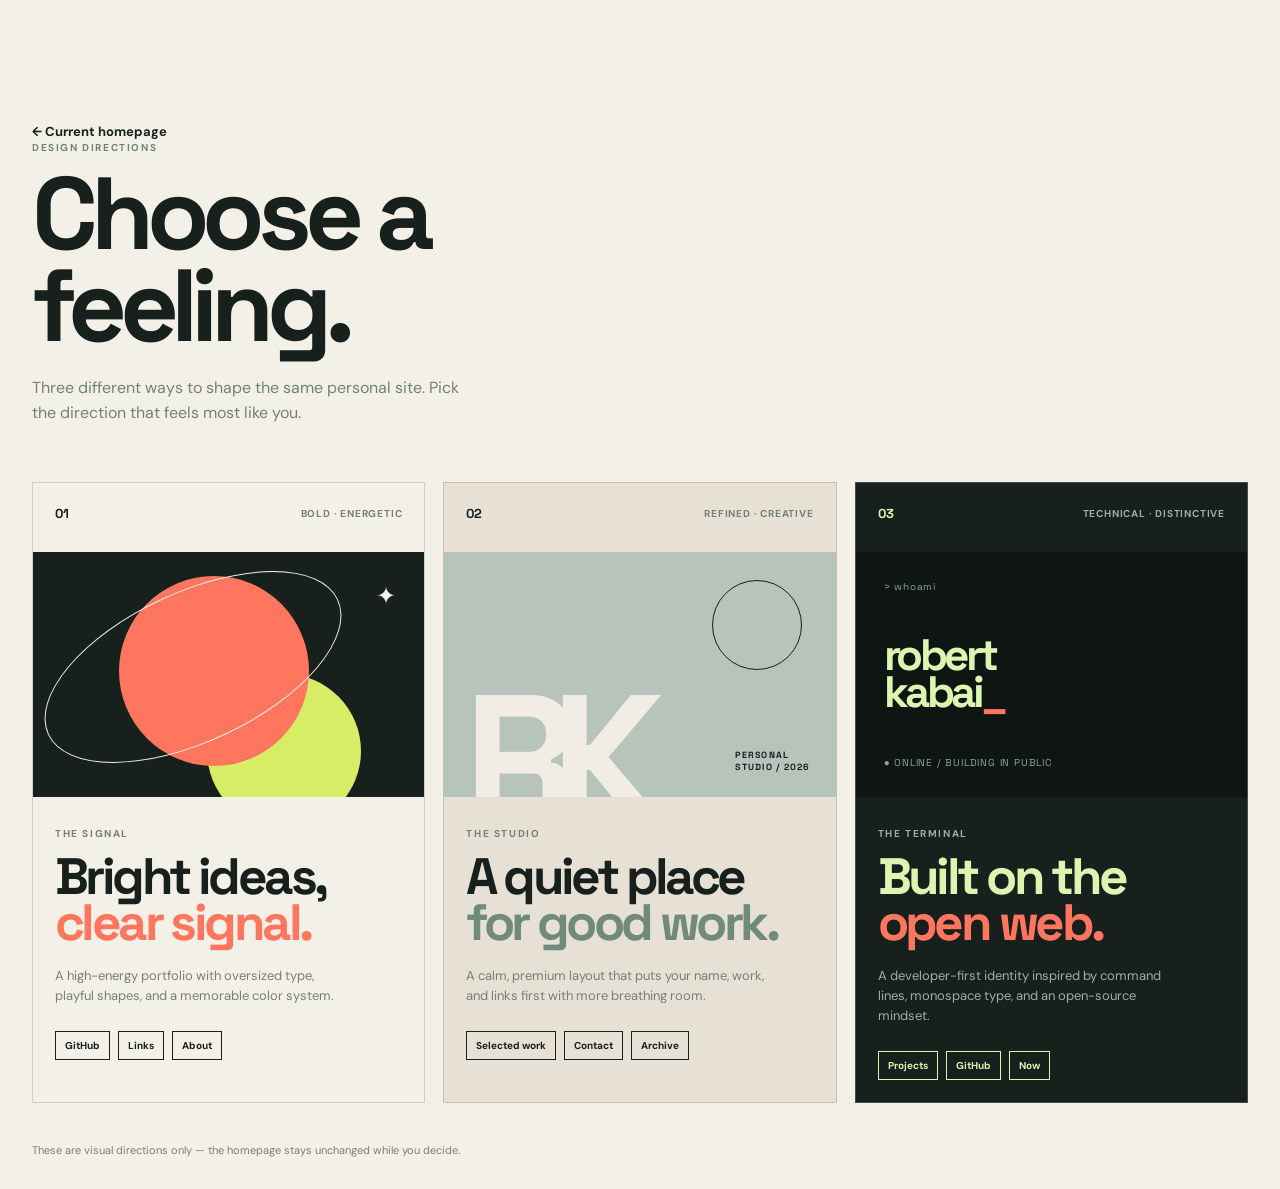
==== designs.html @ cb8d2590 "Add design direction gallery Co-authored-by: copilot-swe-agent[bot] <198982749+Copilot@users.noreply" ====
<!doctype html>
<html lang="en">
<head>
  <meta charset="utf-8" />
  <meta name="viewport" content="width=device-width, initial-scale=1" />
  <meta name="description" content="Design directions for Robert Kabai's personal website." />
  <title>Design directions — Robert Kabai</title>
  <link rel="preconnect" href="https://fonts.googleapis.com" />
  <link rel="preconnect" href="https://fonts.gstatic.com" crossorigin />
  <link href="https://fonts.googleapis.com/css2?family=DM+Sans:wght@400;500;600;700&family=Space+Grotesk:wght@500;600;700&display=swap" rel="stylesheet" />
  <link rel="stylesheet" href="designs.css" />
</head>
<body>
  <main>
    <header class="intro">
      <a class="back" href="/">← Current homepage</a>
      <p class="eyebrow">Design directions</p>
      <h1>Choose a feeling.</h1>
      <p class="intro-copy">Three different ways to shape the same personal site. Pick the direction that feels most like you.</p>
    </header>

    <section class="options" aria-label="Website design options">
      <article class="option option-signal">
        <div class="option-top">
          <span class="number">01</span>
          <span class="tag">Bold · Energetic</span>
        </div>
        <div class="signal-art">
          <span class="signal-orb"></span>
          <span class="signal-ring"></span>
          <span class="signal-star">✦</span>
        </div>
        <p class="eyebrow">The signal</p>
        <h2>Bright ideas,<br /><em>clear signal.</em></h2>
        <p class="description">A high-energy portfolio with oversized type, playful shapes, and a memorable color system.</p>
        <div class="mini-links"><span>GitHub</span><span>Links</span><span>About</span></div>
      </article>

      <article class="option option-studio">
        <div class="option-top">
          <span class="number">02</span>
          <span class="tag">Refined · Creative</span>
        </div>
        <div class="studio-art">
          <span class="studio-word">RK</span>
          <span class="studio-line"></span>
          <span class="studio-caption">PERSONAL<br />STUDIO / 2026</span>
        </div>
        <p class="eyebrow">The studio</p>
        <h2>A quiet place<br /><em>for good work.</em></h2>
        <p class="description">A calm, premium layout that puts your name, work, and links first with more breathing room.</p>
        <div class="mini-links"><span>Selected work</span><span>Contact</span><span>Archive</span></div>
      </article>

      <article class="option option-terminal">
        <div class="option-top">
          <span class="number">03</span>
          <span class="tag">Technical · Distinctive</span>
        </div>
        <div class="terminal-art">
          <span class="terminal-prompt">&gt; whoami</span>
          <strong>robert<br />kabai<span class="cursor">_</span></strong>
          <span class="terminal-status">● ONLINE / BUILDING IN PUBLIC</span>
        </div>
        <p class="eyebrow">The terminal</p>
        <h2>Built on the<br /><em>open web.</em></h2>
        <p class="description">A developer-first identity inspired by command lines, monospace type, and an open-source mindset.</p>
        <div class="mini-links"><span>Projects</span><span>GitHub</span><span>Now</span></div>
      </article>
    </section>

    <footer>These are visual directions only — the homepage stays unchanged while you decide.</footer>
  </main>
</body>
</html>
---- designs.css ----
:root {
  --ink: #17201d;
  --muted: #748078;
  --cream: #f3f0e8;
  --line: rgba(23, 32, 29, .16);
}
* { box-sizing: border-box; }
body { margin: 0; color: var(--ink); background: var(--cream); font-family: "DM Sans", sans-serif; }
main { max-width: 1280px; margin: auto; padding: 46px 32px 32px; }
.back { color: var(--ink); font-size: 13px; font-weight: 700; text-decoration: none; }
.intro { max-width: 640px; padding: 74px 0 56px; }
.eyebrow { margin: 0 0 14px; color: var(--muted); font-size: 10px; font-weight: 700; letter-spacing: .16em; text-transform: uppercase; }
h1, h2 { font-family: "Space Grotesk", sans-serif; letter-spacing: -.07em; }
h1 { margin: 0; font-size: clamp(58px, 8vw, 105px); line-height: .9; }
.intro-copy { max-width: 430px; margin: 24px 0 0; color: var(--muted); font-size: 16px; line-height: 1.55; }
.options { display: grid; grid-template-columns: repeat(3, 1fr); gap: 18px; }
.option { min-height: 600px; padding: 22px; border: 1px solid var(--line); position: relative; overflow: hidden; }
.option-top { display: flex; justify-content: space-between; align-items: center; position: relative; z-index: 1; }
.number { font: 700 13px "Space Grotesk", sans-serif; }
.tag { color: var(--muted); font-size: 10px; font-weight: 700; letter-spacing: .08em; text-transform: uppercase; }
.option h2 { margin: 0; font-size: clamp(36px, 4vw, 56px); line-height: .9; }
.option h2 em { font-style: normal; }
.description { max-width: 300px; margin: 20px 0 25px; color: var(--muted); font-size: 13px; line-height: 1.55; }
.mini-links { display: flex; gap: 8px; flex-wrap: wrap; font-size: 10px; font-weight: 700; }
.mini-links span { padding: 7px 9px; border: 1px solid currentColor; }
.signal-art { height: 245px; margin: 30px -22px 30px; background: #17201d; position: relative; overflow: hidden; }
.signal-orb { position: absolute; width: 190px; height: 190px; top: 24px; left: 22%; border-radius: 50%; background: #ff765f; box-shadow: 70px 80px 0 -18px #d7ed65; }
.signal-ring { position: absolute; width: 320px; height: 150px; top: 40px; left: 0; border: 1px solid #f3f0e8; border-radius: 50%; transform: rotate(-25deg); }
.signal-star { position: absolute; top: 28px; right: 28px; color: #f3f0e8; font-size: 24px; }
.option-signal { background: #f3f0e8; }
.option-signal h2 em { color: #ff765f; }
.option-studio { background: #e7e0d4; }
.studio-art { height: 245px; margin: 30px -22px 30px; background: #b6c4bb; position: relative; overflow: hidden; }
.studio-word { position: absolute; left: 20px; bottom: -34px; color: #f1ede4; font: 700 180px/.8 "Space Grotesk", sans-serif; letter-spacing: -.15em; }
.studio-line { position: absolute; right: 34px; top: 28px; width: 90px; height: 90px; border: 1px solid #17201d; border-radius: 50%; }
.studio-caption { position: absolute; right: 25px; bottom: 24px; font: 700 9px/1.35 "Space Grotesk", sans-serif; letter-spacing: .14em; }
.option-studio h2 em { color: #718b7b; }
.option-terminal { color: #dcf5b0; background: #17201d; border-color: #405048; }
.option-terminal .tag, .option-terminal .eyebrow, .option-terminal .description { color: #9db09e; }
.terminal-art { height: 245px; margin: 30px -22px 30px; padding: 28px; display: flex; flex-direction: column; justify-content: space-between; background: #0e1513; font-family: "Space Grotesk", sans-serif; }
.terminal-prompt, .terminal-status { color: #83a98e; font-size: 10px; letter-spacing: .08em; }
.terminal-art strong { font-size: 44px; line-height: .85; letter-spacing: -.08em; }
.cursor { color: #ff765f; }
.option-terminal h2 em { color: #ff765f; }
.option-terminal .mini-links span { color: #dcf5b0; }
footer { padding-top: 40px; color: var(--muted); font-size: 11px; }
@media (max-width: 850px) {
  .options { grid-template-columns: 1fr; max-width: 560px; }
  .option { min-height: 0; padding-bottom: 30px; }
}
@media (max-width: 600px) {
  main { padding: 28px 20px; }
  .intro { padding: 65px 0 42px; }
}
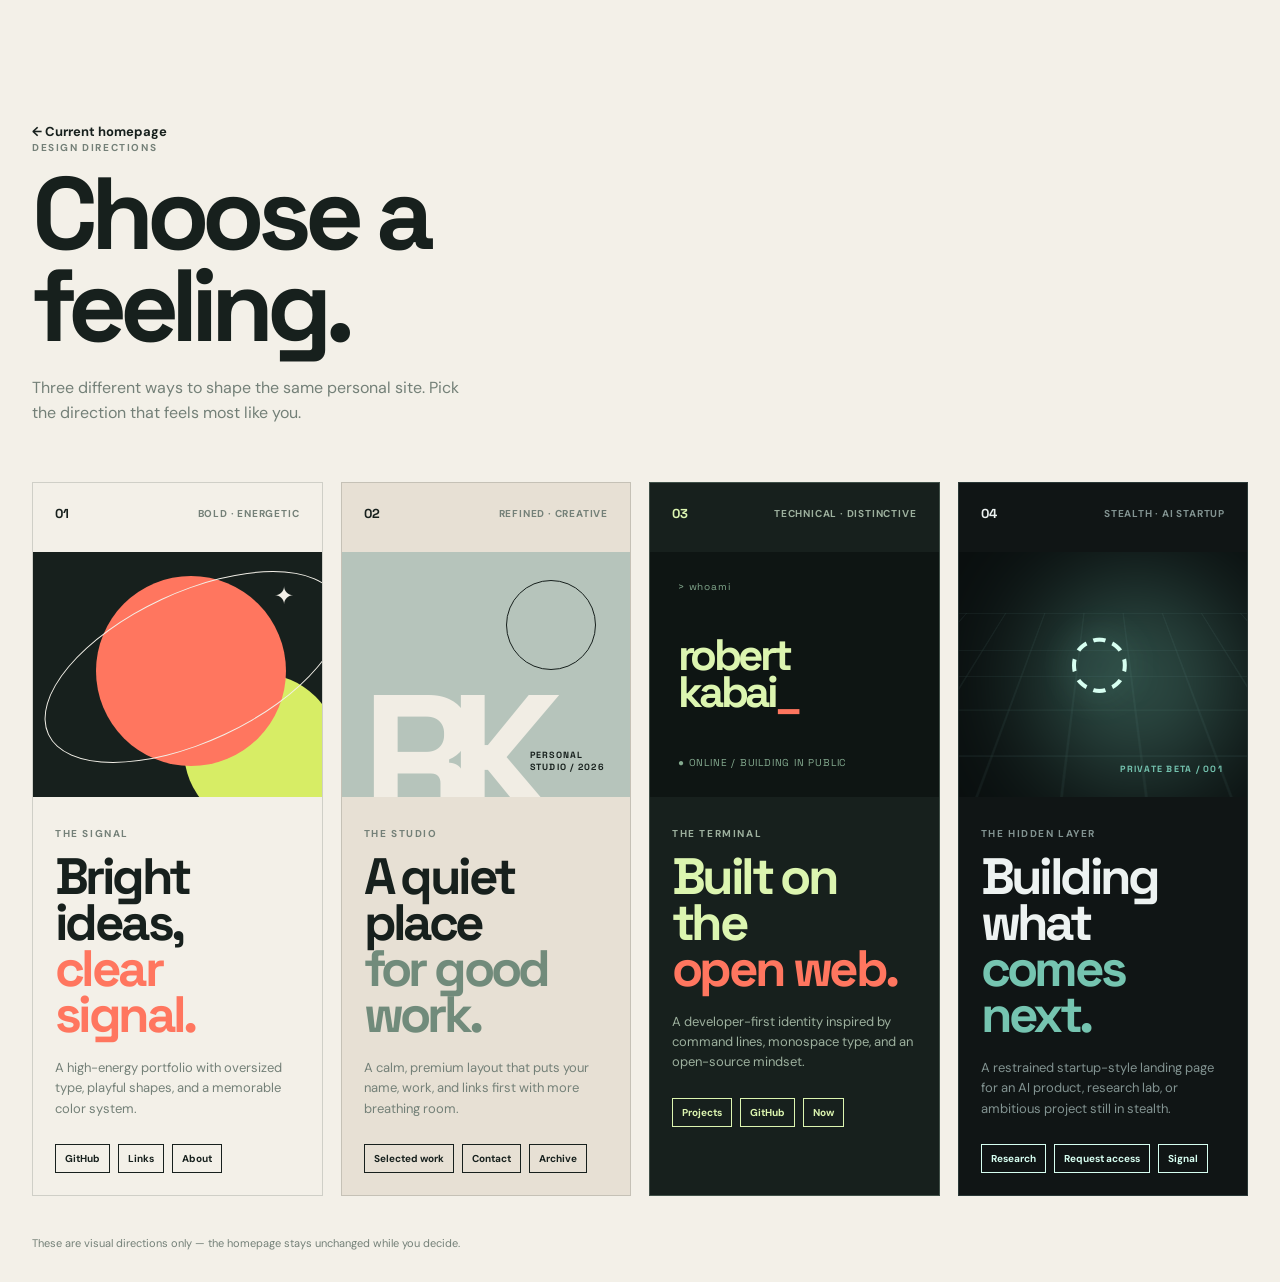
==== commit 0b9eef96: "Add stealth AI startup design direction Co-authored-by: copilot-swe-agent[bot] <198982749+Copilot@us" ====
--- a/designs.html
+++ b/designs.html
@@ -67,6 +67,23 @@
         <p class="description">A developer-first identity inspired by command lines, monospace type, and an open-source mindset.</p>
         <div class="mini-links"><span>Projects</span><span>GitHub</span><span>Now</span></div>
       </article>
+
+      <article class="option option-stealth">
+        <div class="option-top">
+          <span class="number">04</span>
+          <span class="tag">Stealth · AI startup</span>
+        </div>
+        <div class="stealth-art">
+          <span class="stealth-glow"></span>
+          <span class="stealth-grid"></span>
+          <span class="stealth-mark">◌</span>
+          <span class="stealth-caption">PRIVATE BETA / 001</span>
+        </div>
+        <p class="eyebrow">The hidden layer</p>
+        <h2>Building what<br /><em>comes next.</em></h2>
+        <p class="description">A restrained startup-style landing page for an AI product, research lab, or ambitious project still in stealth.</p>
+        <div class="mini-links"><span>Research</span><span>Request access</span><span>Signal</span></div>
+      </article>
     </section>
 
     <footer>These are visual directions only — the homepage stays unchanged while you decide.</footer>
--- a/designs.css
+++ b/designs.css
@@ -13,7 +13,7 @@
 h1, h2 { font-family: "Space Grotesk", sans-serif; letter-spacing: -.07em; }
 h1 { margin: 0; font-size: clamp(58px, 8vw, 105px); line-height: .9; }
 .intro-copy { max-width: 430px; margin: 24px 0 0; color: var(--muted); font-size: 16px; line-height: 1.55; }
-.options { display: grid; grid-template-columns: repeat(3, 1fr); gap: 18px; }
+.options { display: grid; grid-template-columns: repeat(4, 1fr); gap: 18px; }
 .option { min-height: 600px; padding: 22px; border: 1px solid var(--line); position: relative; overflow: hidden; }
 .option-top { display: flex; justify-content: space-between; align-items: center; position: relative; z-index: 1; }
 .number { font: 700 13px "Space Grotesk", sans-serif; }
@@ -43,6 +43,15 @@
 .cursor { color: #ff765f; }
 .option-terminal h2 em { color: #ff765f; }
 .option-terminal .mini-links span { color: #dcf5b0; }
+.option-stealth { color: #edf2f1; background: #101515; border-color: #293736; }
+.option-stealth .tag, .option-stealth .eyebrow, .option-stealth .description { color: #829391; }
+.stealth-art { height: 245px; margin: 30px -22px 30px; position: relative; overflow: hidden; background: #0a0f0f; }
+.stealth-grid { position: absolute; inset: 0; opacity: .28; background-image: linear-gradient(rgba(127, 196, 184, .22) 1px, transparent 1px), linear-gradient(90deg, rgba(127, 196, 184, .22) 1px, transparent 1px); background-size: 32px 32px; transform: perspective(350px) rotateX(58deg) scale(1.7) translateY(28px); }
+.stealth-glow { position: absolute; width: 210px; height: 210px; top: 24px; left: 25%; border-radius: 50%; background: #75c4b0; filter: blur(55px); opacity: .35; }
+.stealth-mark { position: absolute; top: 72px; left: calc(50% - 35px); color: #d7fff1; font: 400 72px/1 "DM Sans", sans-serif; text-shadow: 0 0 30px #75c4b0; }
+.stealth-caption { position: absolute; right: 24px; bottom: 22px; color: #75c4b0; font: 700 9px "Space Grotesk", sans-serif; letter-spacing: .14em; }
+.option-stealth h2 em { color: #75c4b0; }
+.option-stealth .mini-links span { color: #d7fff1; }
 footer { padding-top: 40px; color: var(--muted); font-size: 11px; }
 @media (max-width: 850px) {
   .options { grid-template-columns: 1fr; max-width: 560px; }
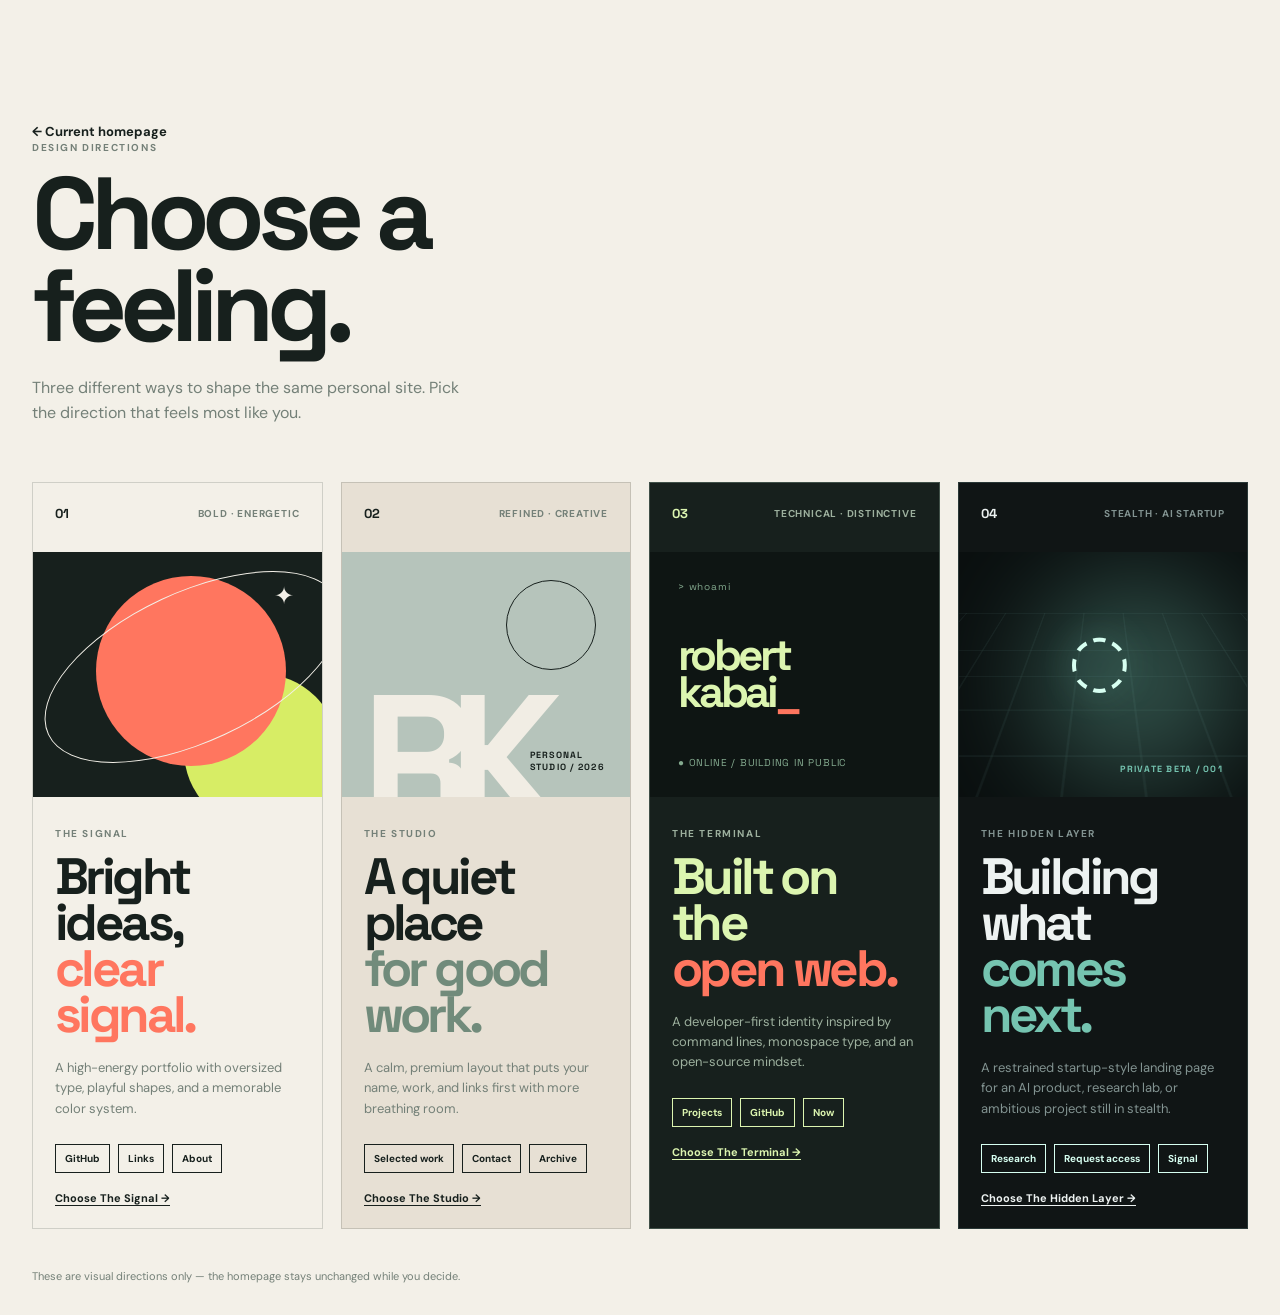
==== commit 2b3935bc: "Add selectable homepage design themes Co-authored-by: copilot-swe-agent[bot] <198982749+Copilot@user" ====
--- a/designs.html
+++ b/designs.html
@@ -34,6 +34,7 @@
         <h2>Bright ideas,<br /><em>clear signal.</em></h2>
         <p class="description">A high-energy portfolio with oversized type, playful shapes, and a memorable color system.</p>
         <div class="mini-links"><span>GitHub</span><span>Links</span><span>About</span></div>
+        <a class="choose-design" href="/?design=signal">Choose The Signal →</a>
       </article>
 
       <article class="option option-studio">
@@ -50,6 +51,7 @@
         <h2>A quiet place<br /><em>for good work.</em></h2>
         <p class="description">A calm, premium layout that puts your name, work, and links first with more breathing room.</p>
         <div class="mini-links"><span>Selected work</span><span>Contact</span><span>Archive</span></div>
+        <a class="choose-design" href="/?design=studio">Choose The Studio →</a>
       </article>
 
       <article class="option option-terminal">
@@ -66,6 +68,7 @@
         <h2>Built on the<br /><em>open web.</em></h2>
         <p class="description">A developer-first identity inspired by command lines, monospace type, and an open-source mindset.</p>
         <div class="mini-links"><span>Projects</span><span>GitHub</span><span>Now</span></div>
+        <a class="choose-design" href="/?design=terminal">Choose The Terminal →</a>
       </article>
 
       <article class="option option-stealth">
@@ -83,6 +86,7 @@
         <h2>Building what<br /><em>comes next.</em></h2>
         <p class="description">A restrained startup-style landing page for an AI product, research lab, or ambitious project still in stealth.</p>
         <div class="mini-links"><span>Research</span><span>Request access</span><span>Signal</span></div>
+        <a class="choose-design" href="/?design=stealth">Choose The Hidden Layer →</a>
       </article>
     </section>
 
--- a/designs.css
+++ b/designs.css
@@ -43,6 +43,7 @@
 .cursor { color: #ff765f; }
 .option-terminal h2 em { color: #ff765f; }
 .option-terminal .mini-links span { color: #dcf5b0; }
+.choose-design { display: block; width: fit-content; margin-top: 18px; color: inherit; font-size: 11px; font-weight: 700; text-decoration: none; border-bottom: 1px solid currentColor; }
 .option-stealth { color: #edf2f1; background: #101515; border-color: #293736; }
 .option-stealth .tag, .option-stealth .eyebrow, .option-stealth .description { color: #829391; }
 .stealth-art { height: 245px; margin: 30px -22px 30px; position: relative; overflow: hidden; background: #0a0f0f; }
